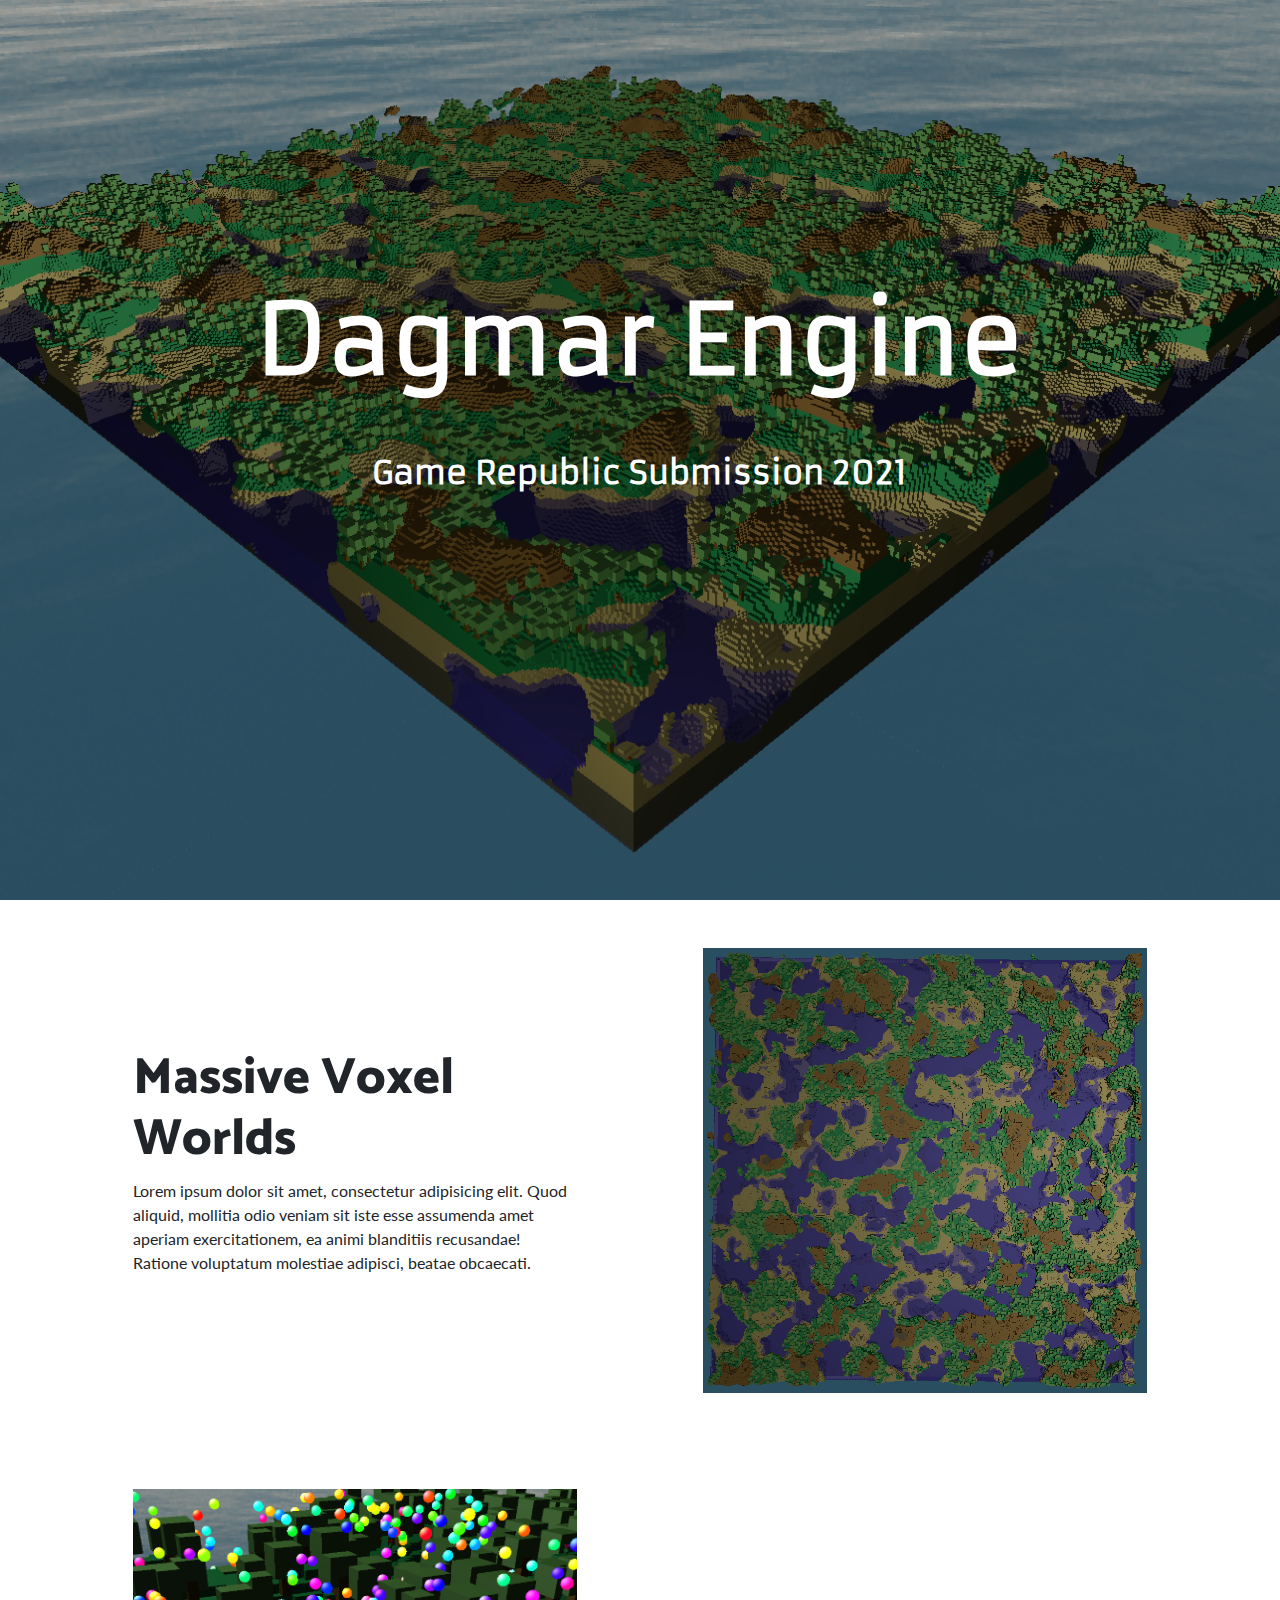
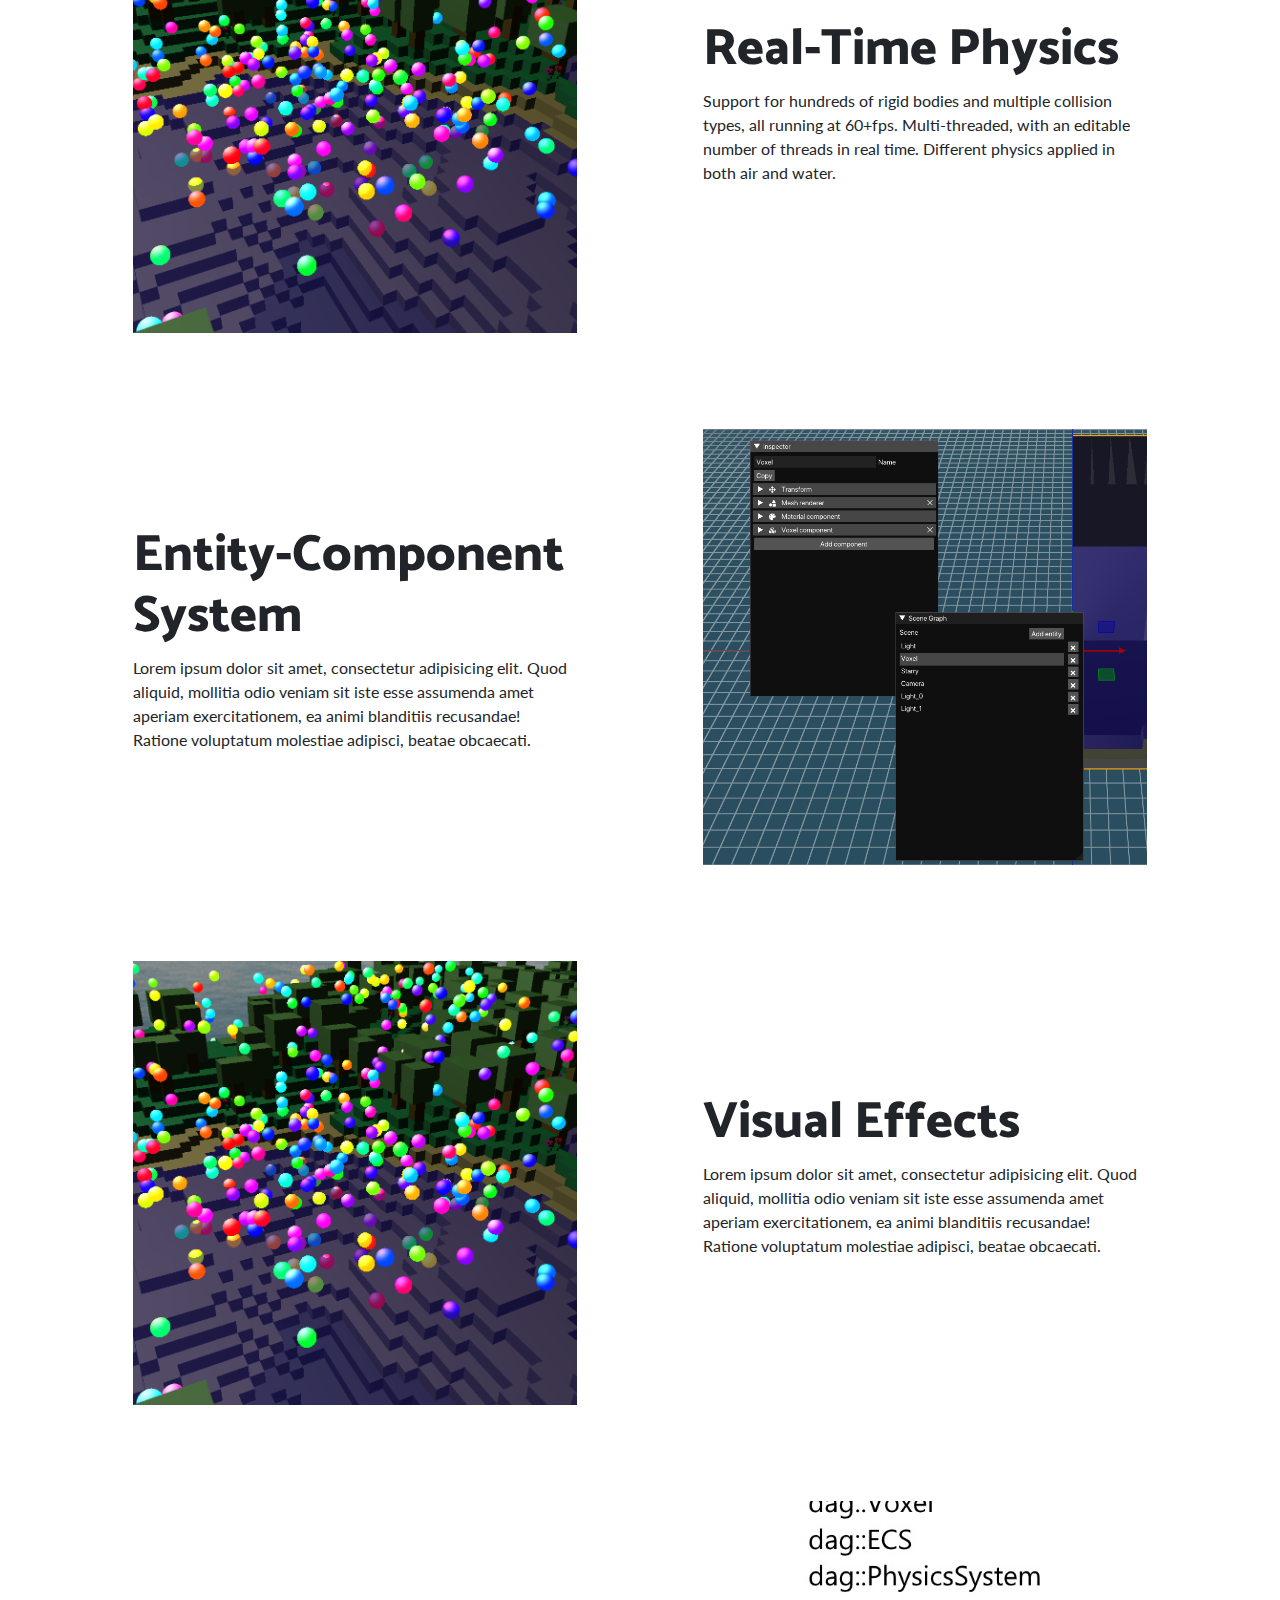
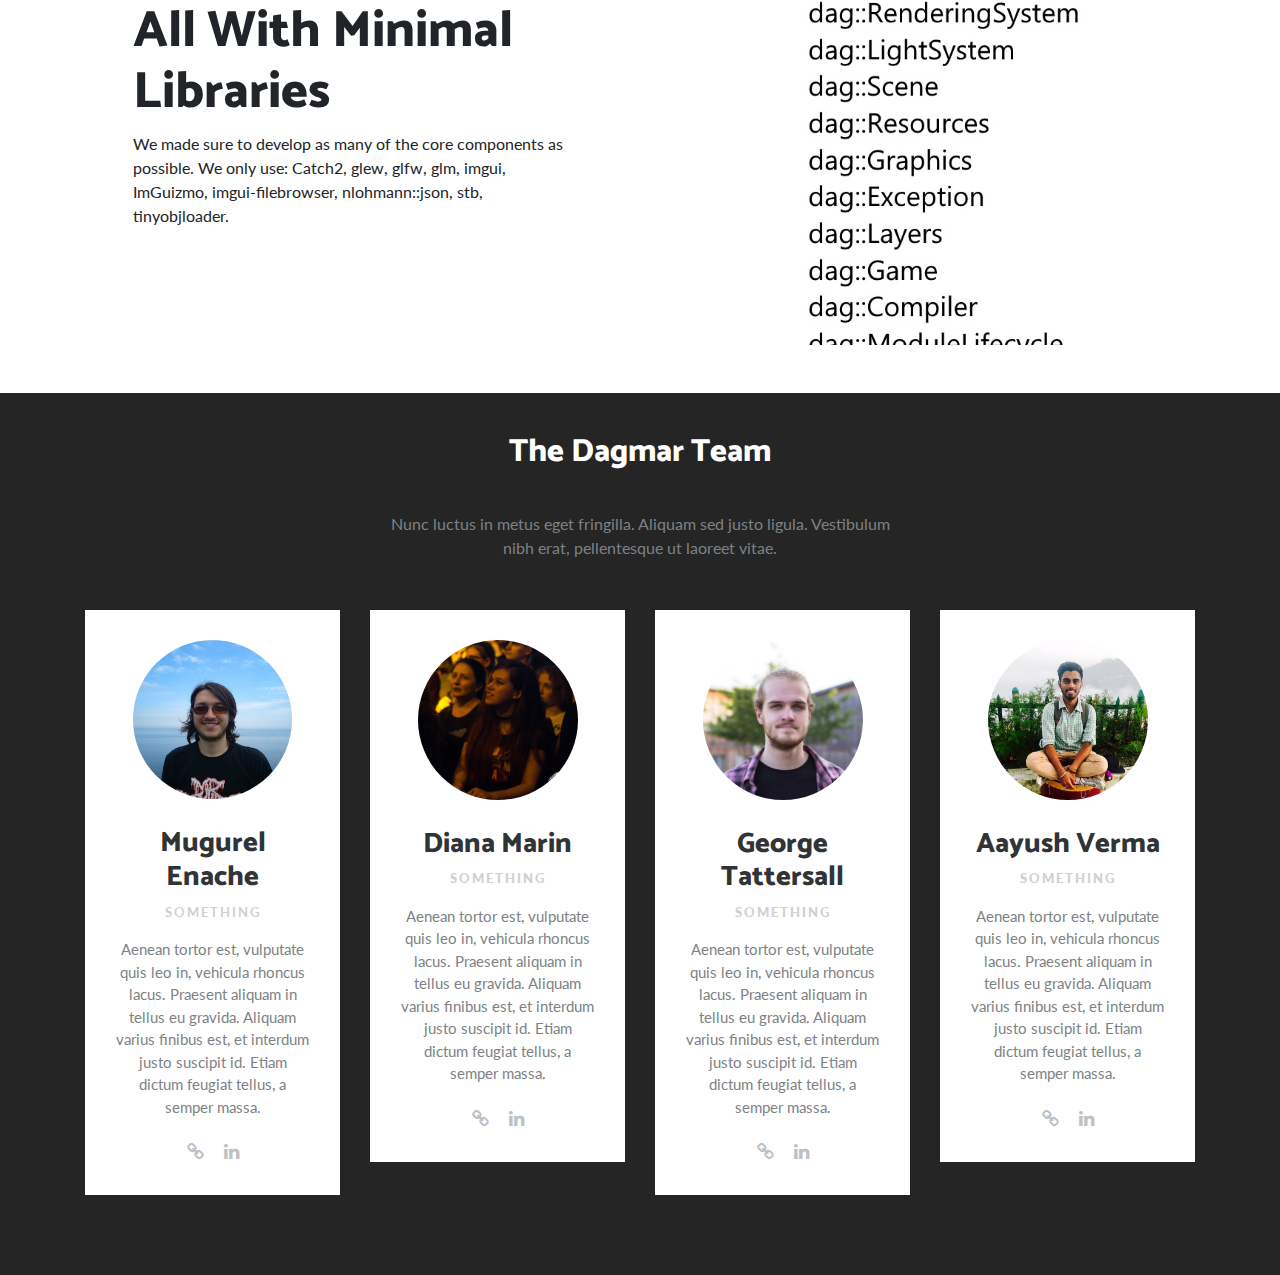
==== index.html @ 1e0215a0 "initial draft" ====
<!DOCTYPE html><html><head><meta charset="utf-8"><meta name="viewport" content="width=device-width, initial-scale=1.0, shrink-to-fit=no"><title>Home - Brand</title><link rel="stylesheet" href="assets/bootstrap/css/bootstrap.min.css"><link rel="stylesheet" href="https://fonts.googleapis.com/css?family=Catamaran:100,200,300,400,500,600,700,800,900"><link rel="stylesheet" href="https://fonts.googleapis.com/css?family=Lato:100,100i,300,300i,400,400i,700,700i,900,900i"><link rel="stylesheet" href="https://fonts.googleapis.com/css?family=Archivo+Black"><link rel="stylesheet" href="https://fonts.googleapis.com/css?family=Armata"><link rel="stylesheet" href="https://cdnjs.cloudflare.com/ajax/libs/font-awesome/4.7.0/css/font-awesome.min.css"><link rel="stylesheet" href="assets/css/styles.min.css"></head><body><header class="text-center text-white masthead" style="height: 100vh;padding: 0px;"><div class="d-xl-flex masthead-content" style="height: 100%;background: url(&quot;assets/img/voxel_0.png&quot;) center / cover, #000000;padding: 0;padding-top: 283px;"><div class="container" style="padding-left: 14px;"><h1 class="masthead-heading mb-0" style="font-family: Armata, sans-serif;padding-bottom: 56px;">Dagmar Engine</h1><h1 class="masthead-heading mb-0" style="font-family: Armata, sans-serif;font-size: 32px;">Game Republic Submission 2021</h1></div></div></header><section><div class="container" style="position: relative;transform: initial;perspective: initial;filter: initial;"><a class="stretched-link" href="Voxels.html"></a><div class="row align-items-center"><div class="col-lg-6 order-lg-2" style="text-decoration: none;"><div class="p-5" style="text-decoration: none;"><img class="img-fluid" src="assets/img/voxel_1.png" style="text-decoration: none;"></div></div><div class="col-lg-6 order-lg-1"><div class="p-5"><h2 class="display-4" style="font-size: 51px;">Massive Voxel Worlds</h2><p>Lorem ipsum dolor sit amet, consectetur adipisicing elit. Quod aliquid, mollitia odio veniam sit iste esse assumenda amet aperiam exercitationem, ea animi blanditiis recusandae! Ratione voluptatum molestiae adipisci, beatae obcaecati.</p></div></div></div></div></section><section><div class="container" style="position: relative;transform: initial;perspective: initial;filter: initial;"><a class="stretched-link" href="Physics.html"></a><div class="row align-items-center"><div class="col-lg-6 order-lg-1"><div class="p-5"><img class="img-fluid" src="assets/img/physics_9.png"></div></div><div class="col-lg-6 order-lg-2"><div class="p-5"><h2 class="display-4" style="font-size: 51px;">Real-Time Physics</h2><p>Support for hundreds of rigid bodies and multiple collision types, all running at 60+fps. Multi-threaded, with an editable number of threads in real time. Different physics applied in both air and water.</p></div></div></div></div></section><section><div class="container" style="position: relative;transform: initial;perspective: initial;filter: initial;"><a class="stretched-link" href="ECS.html"></a><div class="row align-items-center"><div class="col-lg-6 order-lg-2"><div class="p-5"><img class="img-fluid" src="assets/img/ecs.png"></div></div><div class="col-lg-6 order-lg-1"><div class="p-5"><h2 class="display-4" style="font-size: 51px;">Entity-Component System</h2><p>Lorem ipsum dolor sit amet, consectetur adipisicing elit. Quod aliquid, mollitia odio veniam sit iste esse assumenda amet aperiam exercitationem, ea animi blanditiis recusandae! Ratione voluptatum molestiae adipisci, beatae obcaecati.</p></div></div></div></div></section><section><div class="container" style="position: relative;transform: initial;perspective: initial;filter: initial;"><a class="stretched-link" href="Effects.html"></a><div class="row align-items-center"><div class="col-lg-6 order-lg-1"><div class="p-5"><img class="img-fluid" src="assets/img/physics_9.png"></div></div><div class="col-lg-6 order-lg-2"><div class="p-5"><h2 class="display-4" style="font-size: 51px;">Visual Effects</h2><p>Lorem ipsum dolor sit amet, consectetur adipisicing elit. Quod aliquid, mollitia odio veniam sit iste esse assumenda amet aperiam exercitationem, ea animi blanditiis recusandae! Ratione voluptatum molestiae adipisci, beatae obcaecati.</p></div></div></div></div></section><section style="position: relative;transform: initial;perspective: initial;filter: initial;"><div class="container"><a class="stretched-link" href="Libraries.html"></a><div class="row align-items-center"><div class="col-lg-6 order-lg-2"><div class="p-5"><img class="img-fluid" src="assets/img/dag_modules.jpg"></div></div><div class="col-lg-6 order-lg-1"><div class="p-5"><h2 class="display-4" style="font-size: 51px;">All With Minimal Libraries</h2><p>We made sure to develop as many of the core components as possible. We only use:&nbsp;Catch2, glew, glfw, glm, imgui, ImGuizmo, imgui-filebrowser, nlohmann::json, stb, tinyobjloader.</p></div></div></div></div></section><section class="team-boxed" style="background: rgb(37,37,37);"><div class="container"><div class="intro"><h2 class="text-center" style="color: rgb(255,255,255);">The Dagmar Team</h2><p class="text-center">Nunc luctus in metus eget fringilla. Aliquam sed justo ligula. Vestibulum nibh erat, pellentesque ut laoreet vitae.</p></div><div class="row row-cols-xl-4 people"><div class="col-md-6 col-lg-4 item"><div class="box"><img class="rounded-circle" src="assets/img/mugurel.jpg"><h3 class="name">Mugurel Enache</h3><p class="title">Something</p><p class="description">Aenean tortor est, vulputate quis leo in, vehicula rhoncus lacus. Praesent aliquam in tellus eu gravida. Aliquam varius finibus est, et interdum justo suscipit id. Etiam dictum feugiat tellus, a semper massa. </p><div class="social"><a href="#"><i class="fa fa-link"></i></a><a href="#"><i class="fa fa-linkedin"></i></a></div></div></div><div class="col-md-6 col-lg-4 item"><div class="box"><img class="rounded-circle" src="assets/img/diana.jpg"><h3 class="name">Diana Marin</h3><p class="title"><strong>SOMETHING</strong><br></p><p class="description">Aenean tortor est, vulputate quis leo in, vehicula rhoncus lacus. Praesent aliquam in tellus eu gravida. Aliquam varius finibus est, et interdum justo suscipit id. Etiam dictum feugiat tellus, a semper massa. </p><div class="social"><a href="#"><i class="fa fa-link"></i></a><a href="#"><i class="fa fa-linkedin"></i></a></div></div></div><div class="col-md-6 col-lg-4 item"><div class="box"><img class="rounded-circle" src="assets/img/Me.jpg"><h3 class="name">George Tattersall</h3><p class="title"><strong>SOMETHING</strong><br></p><p class="description">Aenean tortor est, vulputate quis leo in, vehicula rhoncus lacus. Praesent aliquam in tellus eu gravida. Aliquam varius finibus est, et interdum justo suscipit id. Etiam dictum feugiat tellus, a semper massa. </p><div class="social"><a href="#"><i class="fa fa-link"></i></a><a href="#"><i class="fa fa-linkedin"></i></a></div></div></div><div class="col-md-6 col-lg-4 item"><div class="box"><img class="rounded-circle" src="assets/img/aayush.jpg"><h3 class="name">Aayush Verma</h3><p class="title"><strong>SOMETHING</strong><br></p><p class="description">Aenean tortor est, vulputate quis leo in, vehicula rhoncus lacus. Praesent aliquam in tellus eu gravida. Aliquam varius finibus est, et interdum justo suscipit id. Etiam dictum feugiat tellus, a semper massa. </p><div class="social"><a href="#"><i class="fa fa-link"></i></a><a href="#"><i class="fa fa-linkedin"></i></a></div></div></div></div></div></section><script src="https://cdnjs.cloudflare.com/ajax/libs/jquery/3.5.1/jquery.min.js"></script><script src="https://cdnjs.cloudflare.com/ajax/libs/twitter-bootstrap/4.6.0/js/bootstrap.bundle.min.js"></script></body></html>
---- assets/css/styles.min.css ----
.team-boxed {
  color: #313437;
  background-color: #eef4f7;
}

.team-boxed p {
  color: #7d8285;
}

.team-boxed h2 {
  font-weight: bold;
  margin-bottom: 40px;
  padding-top: 40px;
  color: inherit;
}

@media (max-width:767px) {
  .team-boxed h2 {
    margin-bottom: 25px;
    padding-top: 25px;
    font-size: 24px;
  }
}

.team-boxed .intro {
  font-size: 16px;
  max-width: 500px;
  margin: 0 auto;
}

.team-boxed .intro p {
  margin-bottom: 0;
}

.team-boxed .people {
  padding: 50px 0;
}

.team-boxed .item {
  text-align: center;
}

.team-boxed .item .box {
  text-align: center;
  padding: 30px;
  background-color: #fff;
  margin-bottom: 30px;
}

.team-boxed .item .name {
  font-weight: bold;
  margin-top: 28px;
  margin-bottom: 8px;
  color: inherit;
}

.team-boxed .item .title {
  text-transform: uppercase;
  font-weight: bold;
  color: #d0d0d0;
  letter-spacing: 2px;
  font-size: 13px;
}

.team-boxed .item .description {
  font-size: 15px;
  margin-top: 15px;
  margin-bottom: 20px;
}

.team-boxed .item img {
  max-width: 160px;
}

.team-boxed .social {
  font-size: 18px;
  color: #a2a8ae;
}

.team-boxed .social a {
  color: inherit;
  margin: 0 10px;
  display: inline-block;
  opacity: 0.7;
}

.team-boxed .social a:hover {
  opacity: 1;
}

element.style: hover {
  a: #00A0C6;
  text-decoration: none;
  cursor: pointer;
}
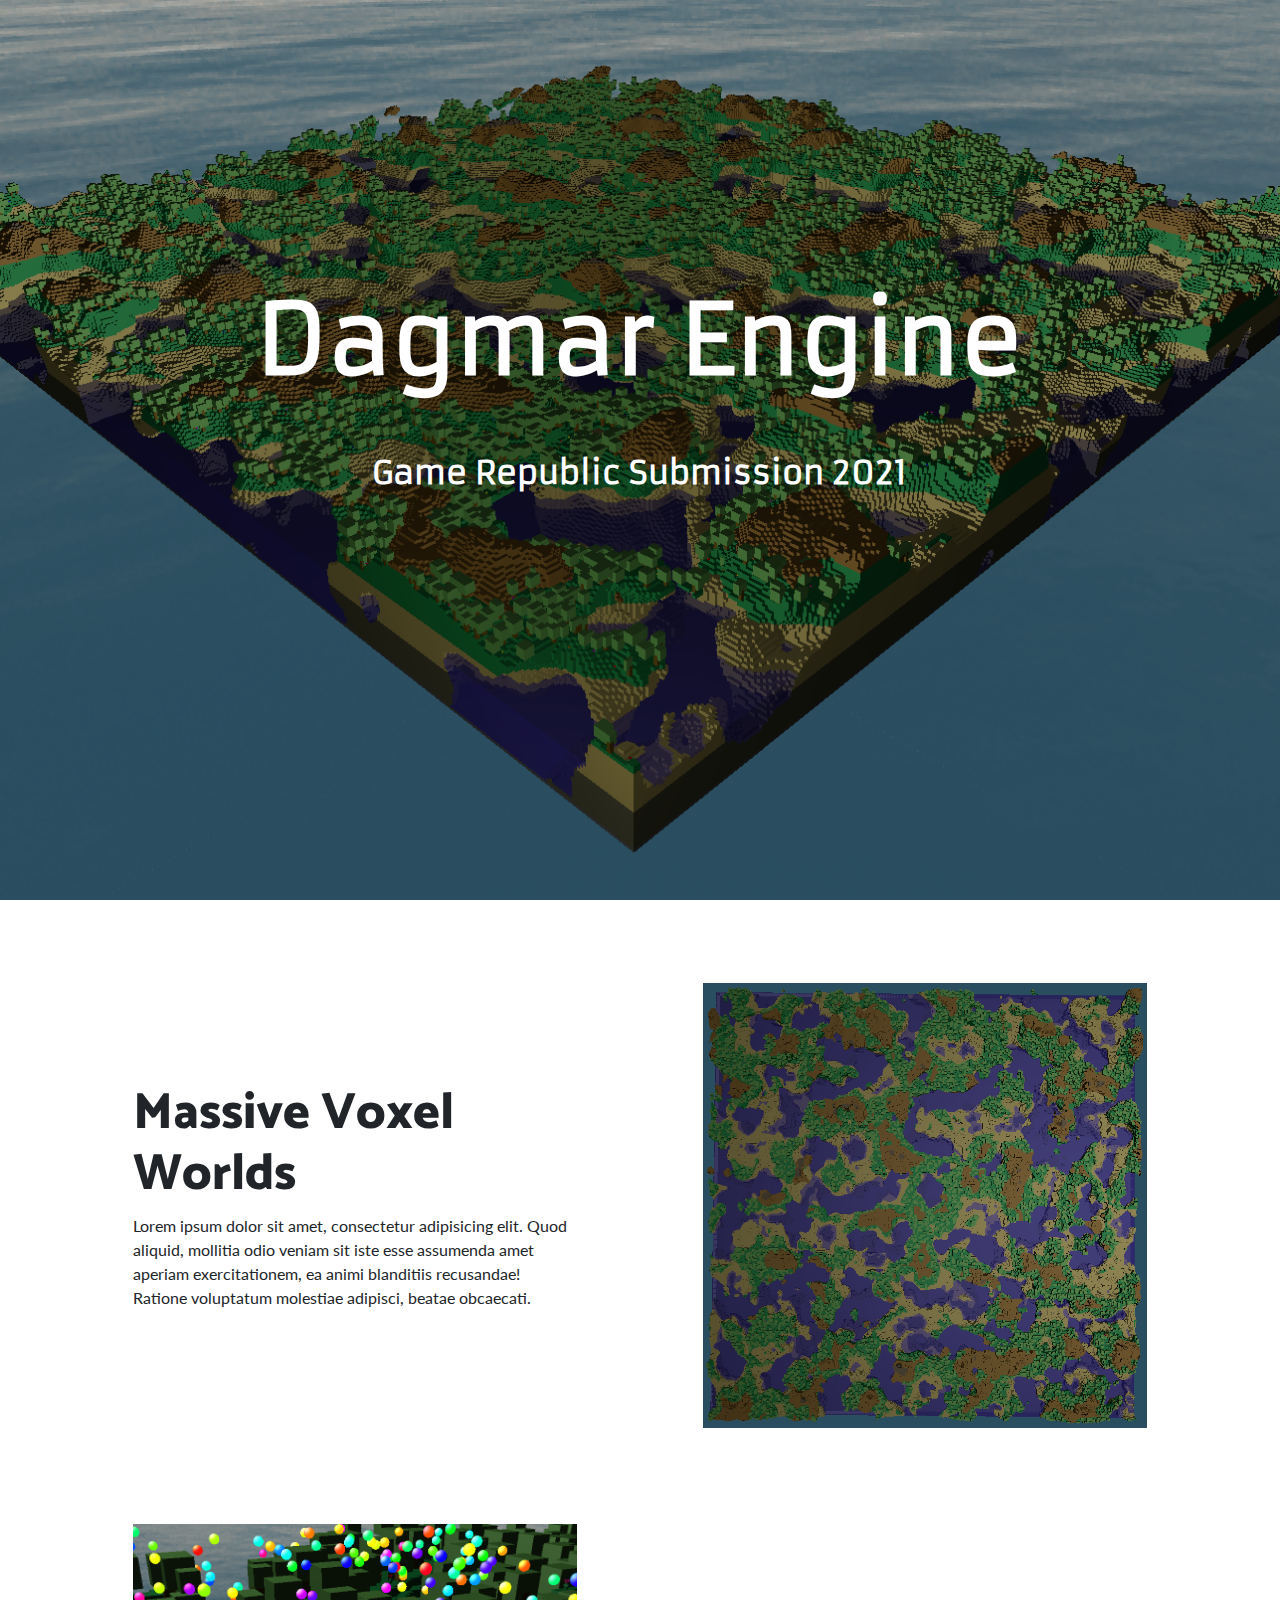
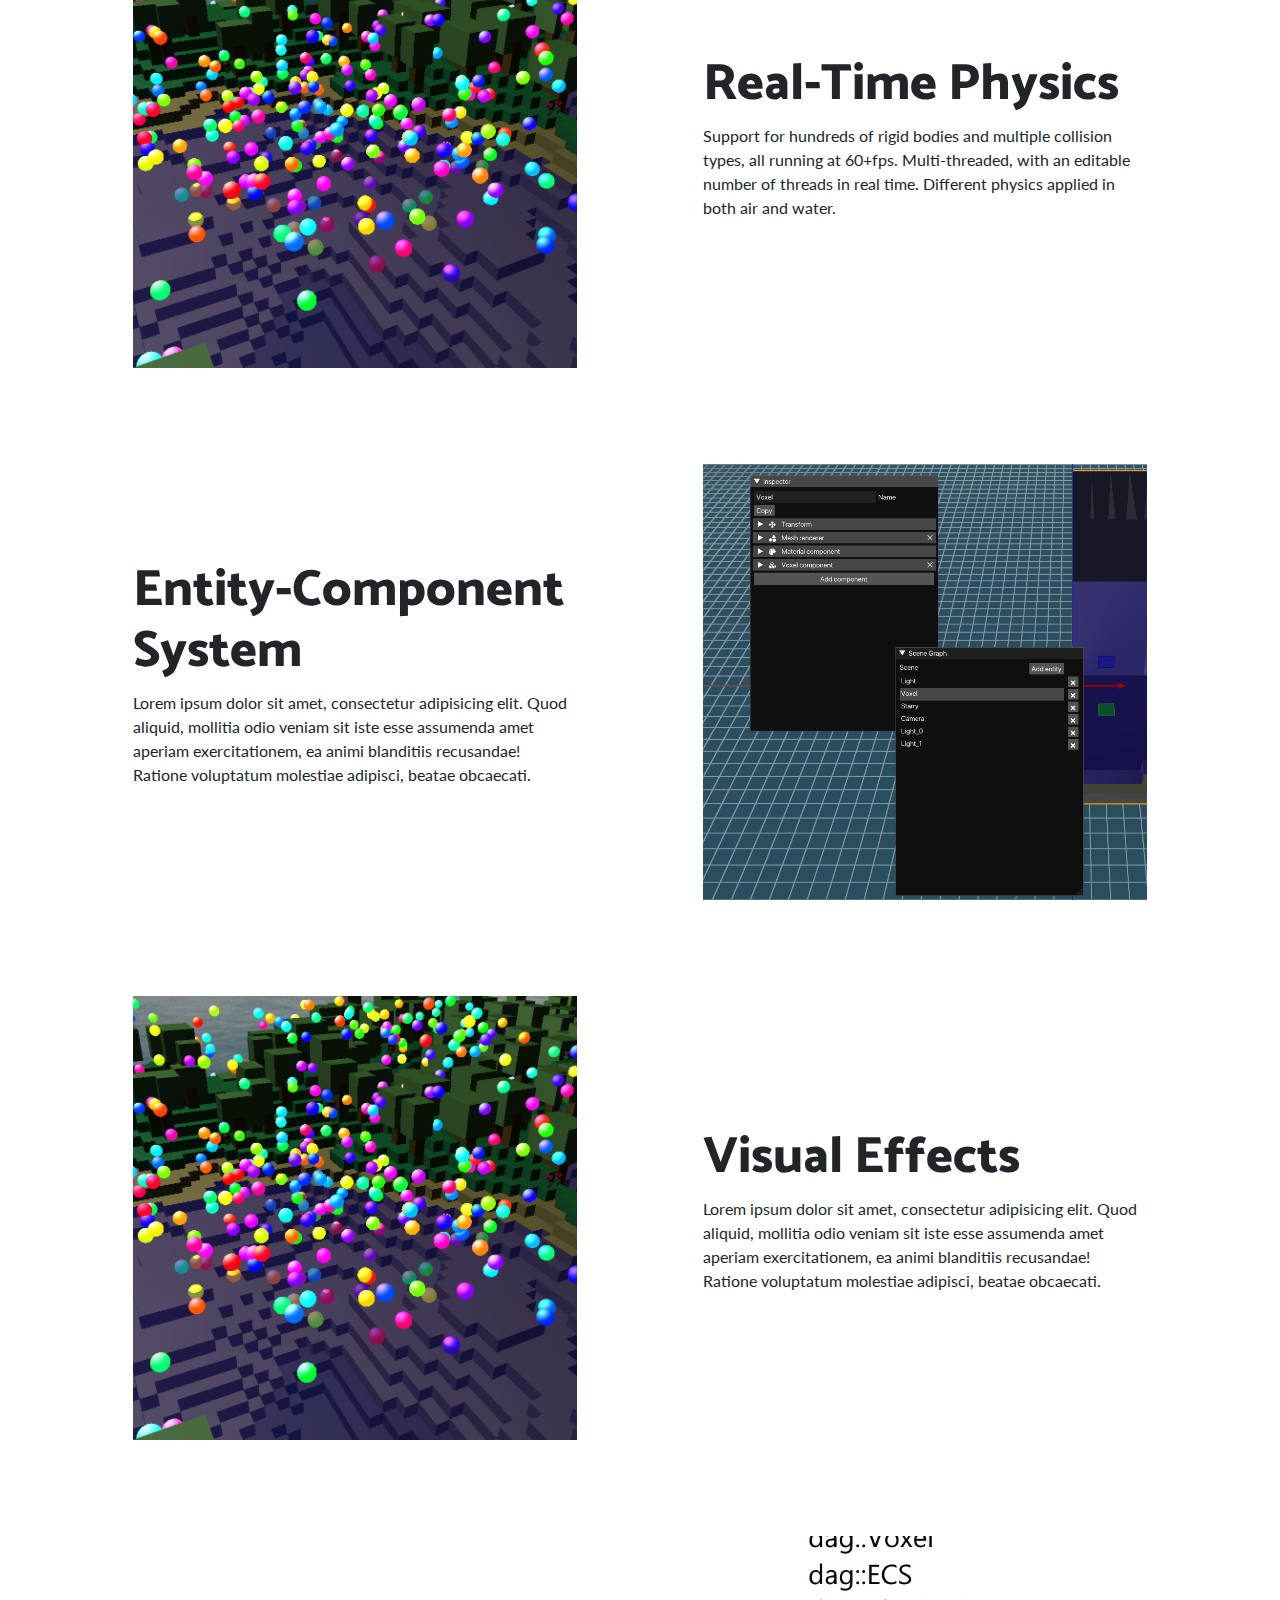
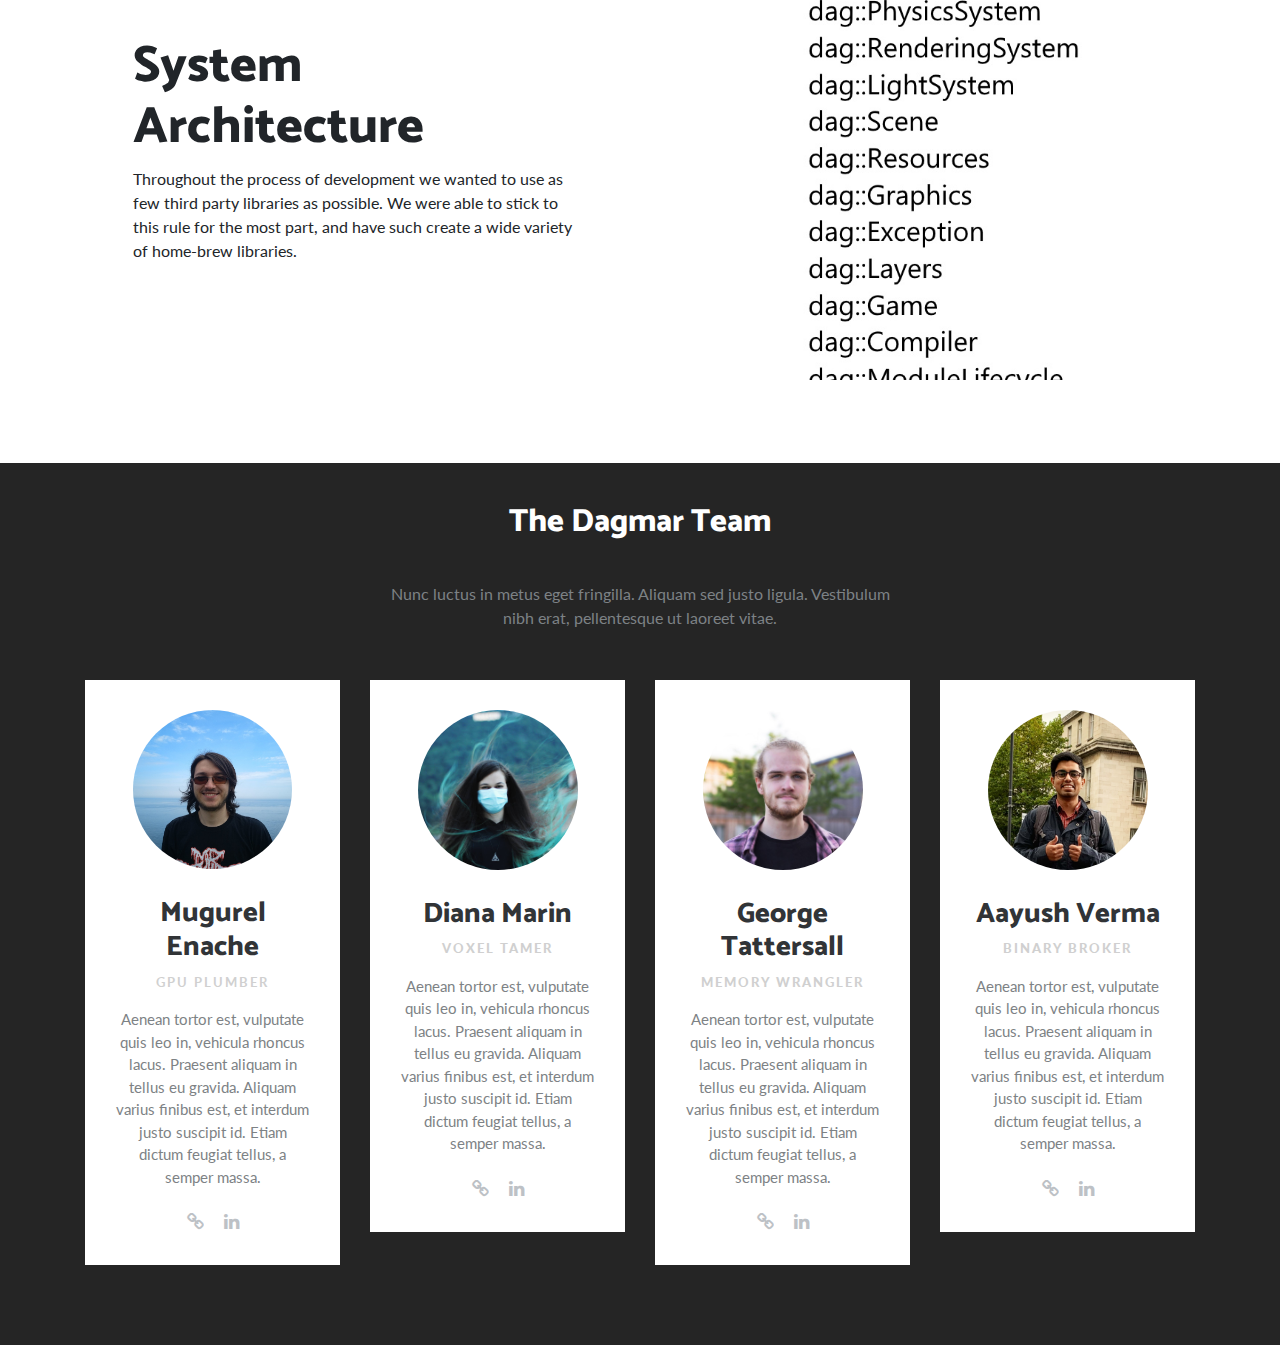
==== commit 6ade5c1c: "day before he update" ====
--- a/index.html
+++ b/index.html
@@ -1 +1 @@
-<!DOCTYPE html><html><head><meta charset="utf-8"><meta name="viewport" content="width=device-width, initial-scale=1.0, shrink-to-fit=no"><title>Home - Brand</title><link rel="stylesheet" href="assets/bootstrap/css/bootstrap.min.css"><link rel="stylesheet" href="https://fonts.googleapis.com/css?family=Catamaran:100,200,300,400,500,600,700,800,900"><link rel="stylesheet" href="https://fonts.googleapis.com/css?family=Lato:100,100i,300,300i,400,400i,700,700i,900,900i"><link rel="stylesheet" href="https://fonts.googleapis.com/css?family=Archivo+Black"><link rel="stylesheet" href="https://fonts.googleapis.com/css?family=Armata"><link rel="stylesheet" href="https://cdnjs.cloudflare.com/ajax/libs/font-awesome/4.7.0/css/font-awesome.min.css"><link rel="stylesheet" href="assets/css/styles.min.css"></head><body><header class="text-center text-white masthead" style="height: 100vh;padding: 0px;"><div class="d-xl-flex masthead-content" style="height: 100%;background: url(&quot;assets/img/voxel_0.png&quot;) center / cover, #000000;padding: 0;padding-top: 283px;"><div class="container" style="padding-left: 14px;"><h1 class="masthead-heading mb-0" style="font-family: Armata, sans-serif;padding-bottom: 56px;">Dagmar Engine</h1><h1 class="masthead-heading mb-0" style="font-family: Armata, sans-serif;font-size: 32px;">Game Republic Submission 2021</h1></div></div></header><section><div class="container" style="position: relative;transform: initial;perspective: initial;filter: initial;"><a class="stretched-link" href="Voxels.html"></a><div class="row align-items-center"><div class="col-lg-6 order-lg-2" style="text-decoration: none;"><div class="p-5" style="text-decoration: none;"><img class="img-fluid" src="assets/img/voxel_1.png" style="text-decoration: none;"></div></div><div class="col-lg-6 order-lg-1"><div class="p-5"><h2 class="display-4" style="font-size: 51px;">Massive Voxel Worlds</h2><p>Lorem ipsum dolor sit amet, consectetur adipisicing elit. Quod aliquid, mollitia odio veniam sit iste esse assumenda amet aperiam exercitationem, ea animi blanditiis recusandae! Ratione voluptatum molestiae adipisci, beatae obcaecati.</p></div></div></div></div></section><section><div class="container" style="position: relative;transform: initial;perspective: initial;filter: initial;"><a class="stretched-link" href="Physics.html"></a><div class="row align-items-center"><div class="col-lg-6 order-lg-1"><div class="p-5"><img class="img-fluid" src="assets/img/physics_9.png"></div></div><div class="col-lg-6 order-lg-2"><div class="p-5"><h2 class="display-4" style="font-size: 51px;">Real-Time Physics</h2><p>Support for hundreds of rigid bodies and multiple collision types, all running at 60+fps. Multi-threaded, with an editable number of threads in real time. Different physics applied in both air and water.</p></div></div></div></div></section><section><div class="container" style="position: relative;transform: initial;perspective: initial;filter: initial;"><a class="stretched-link" href="ECS.html"></a><div class="row align-items-center"><div class="col-lg-6 order-lg-2"><div class="p-5"><img class="img-fluid" src="assets/img/ecs.png"></div></div><div class="col-lg-6 order-lg-1"><div class="p-5"><h2 class="display-4" style="font-size: 51px;">Entity-Component System</h2><p>Lorem ipsum dolor sit amet, consectetur adipisicing elit. Quod aliquid, mollitia odio veniam sit iste esse assumenda amet aperiam exercitationem, ea animi blanditiis recusandae! Ratione voluptatum molestiae adipisci, beatae obcaecati.</p></div></div></div></div></section><section><div class="container" style="position: relative;transform: initial;perspective: initial;filter: initial;"><a class="stretched-link" href="Effects.html"></a><div class="row align-items-center"><div class="col-lg-6 order-lg-1"><div class="p-5"><img class="img-fluid" src="assets/img/physics_9.png"></div></div><div class="col-lg-6 order-lg-2"><div class="p-5"><h2 class="display-4" style="font-size: 51px;">Visual Effects</h2><p>Lorem ipsum dolor sit amet, consectetur adipisicing elit. Quod aliquid, mollitia odio veniam sit iste esse assumenda amet aperiam exercitationem, ea animi blanditiis recusandae! Ratione voluptatum molestiae adipisci, beatae obcaecati.</p></div></div></div></div></section><section style="position: relative;transform: initial;perspective: initial;filter: initial;"><div class="container"><a class="stretched-link" href="Libraries.html"></a><div class="row align-items-center"><div class="col-lg-6 order-lg-2"><div class="p-5"><img class="img-fluid" src="assets/img/dag_modules.jpg"></div></div><div class="col-lg-6 order-lg-1"><div class="p-5"><h2 class="display-4" style="font-size: 51px;">All With Minimal Libraries</h2><p>We made sure to develop as many of the core components as possible. We only use:&nbsp;Catch2, glew, glfw, glm, imgui, ImGuizmo, imgui-filebrowser, nlohmann::json, stb, tinyobjloader.</p></div></div></div></div></section><section class="team-boxed" style="background: rgb(37,37,37);"><div class="container"><div class="intro"><h2 class="text-center" style="color: rgb(255,255,255);">The Dagmar Team</h2><p class="text-center">Nunc luctus in metus eget fringilla. Aliquam sed justo ligula. Vestibulum nibh erat, pellentesque ut laoreet vitae.</p></div><div class="row row-cols-xl-4 people"><div class="col-md-6 col-lg-4 item"><div class="box"><img class="rounded-circle" src="assets/img/mugurel.jpg"><h3 class="name">Mugurel Enache</h3><p class="title">Something</p><p class="description">Aenean tortor est, vulputate quis leo in, vehicula rhoncus lacus. Praesent aliquam in tellus eu gravida. Aliquam varius finibus est, et interdum justo suscipit id. Etiam dictum feugiat tellus, a semper massa. </p><div class="social"><a href="#"><i class="fa fa-link"></i></a><a href="#"><i class="fa fa-linkedin"></i></a></div></div></div><div class="col-md-6 col-lg-4 item"><div class="box"><img class="rounded-circle" src="assets/img/diana.jpg"><h3 class="name">Diana Marin</h3><p class="title"><strong>SOMETHING</strong><br></p><p class="description">Aenean tortor est, vulputate quis leo in, vehicula rhoncus lacus. Praesent aliquam in tellus eu gravida. Aliquam varius finibus est, et interdum justo suscipit id. Etiam dictum feugiat tellus, a semper massa. </p><div class="social"><a href="#"><i class="fa fa-link"></i></a><a href="#"><i class="fa fa-linkedin"></i></a></div></div></div><div class="col-md-6 col-lg-4 item"><div class="box"><img class="rounded-circle" src="assets/img/Me.jpg"><h3 class="name">George Tattersall</h3><p class="title"><strong>SOMETHING</strong><br></p><p class="description">Aenean tortor est, vulputate quis leo in, vehicula rhoncus lacus. Praesent aliquam in tellus eu gravida. Aliquam varius finibus est, et interdum justo suscipit id. Etiam dictum feugiat tellus, a semper massa. </p><div class="social"><a href="#"><i class="fa fa-link"></i></a><a href="#"><i class="fa fa-linkedin"></i></a></div></div></div><div class="col-md-6 col-lg-4 item"><div class="box"><img class="rounded-circle" src="assets/img/aayush.jpg"><h3 class="name">Aayush Verma</h3><p class="title"><strong>SOMETHING</strong><br></p><p class="description">Aenean tortor est, vulputate quis leo in, vehicula rhoncus lacus. Praesent aliquam in tellus eu gravida. Aliquam varius finibus est, et interdum justo suscipit id. Etiam dictum feugiat tellus, a semper massa. </p><div class="social"><a href="#"><i class="fa fa-link"></i></a><a href="#"><i class="fa fa-linkedin"></i></a></div></div></div></div></div></section><script src="https://cdnjs.cloudflare.com/ajax/libs/jquery/3.5.1/jquery.min.js"></script><script src="https://cdnjs.cloudflare.com/ajax/libs/twitter-bootstrap/4.6.0/js/bootstrap.bundle.min.js"></script></body></html>+<!DOCTYPE html><html><head><meta charset="utf-8"><meta name="viewport" content="width=device-width, initial-scale=1.0, shrink-to-fit=no"><title>Home - Brand</title><link rel="stylesheet" href="assets/bootstrap/css/bootstrap.min.css"><link rel="stylesheet" href="https://fonts.googleapis.com/css?family=Catamaran:100,200,300,400,500,600,700,800,900"><link rel="stylesheet" href="https://fonts.googleapis.com/css?family=Lato:100,100i,300,300i,400,400i,700,700i,900,900i"><link rel="stylesheet" href="https://fonts.googleapis.com/css?family=Archivo+Black"><link rel="stylesheet" href="https://fonts.googleapis.com/css?family=Armata"><link rel="stylesheet" href="https://cdnjs.cloudflare.com/ajax/libs/font-awesome/4.7.0/css/font-awesome.min.css"><link rel="stylesheet" href="assets/css/styles.min.css"></head><body><header class="text-center text-white masthead" style="height: 100vh;padding: 0px;"><div class="d-xl-flex masthead-content" style="height: 100%;background: url(&quot;assets/img/voxel_0.png&quot;) center / cover, #000000;padding: 0;padding-top: 283px;"><div class="container" style="padding-left: 14px;"><h1 class="masthead-heading mb-0" style="font-family: Armata, sans-serif;padding-bottom: 56px;">Dagmar Engine</h1><h1 class="masthead-heading mb-0" style="font-family: Armata, sans-serif;font-size: 32px;">Game Republic Submission 2021</h1></div></div></header><section id="voxel" style="padding-top: 35px;"><div class="container homepage_container" style="position: relative;transform: initial;perspective: initial;filter: initial;"><a class="stretched-link" href="Voxels.html"></a><div class="row align-items-center"><div class="col-lg-6 order-lg-2" style="text-decoration: none;"><div class="p-5" style="text-decoration: none;"><img class="img-fluid" src="assets/img/voxel_1.png" style="text-decoration: none;"></div></div><div class="col-lg-6 order-lg-1"><div class="p-5"><h2 class="display-4" style="font-size: 51px;">Massive Voxel Worlds</h2><p>Lorem ipsum dolor sit amet, consectetur adipisicing elit. Quod aliquid, mollitia odio veniam sit iste esse assumenda amet aperiam exercitationem, ea animi blanditiis recusandae! Ratione voluptatum molestiae adipisci, beatae obcaecati.</p></div></div></div></div></section><section id="physics"><div class="container homepage_container" style="position: relative;transform: initial;perspective: initial;filter: initial;"><a class="stretched-link" href="Physics.html"></a><div class="row align-items-center"><div class="col-lg-6 order-lg-1"><div class="p-5"><img class="img-fluid" src="assets/img/physics_9.png"></div></div><div class="col-lg-6 order-lg-2"><div class="p-5"><h2 class="display-4" style="font-size: 51px;">Real-Time Physics</h2><p>Support for hundreds of rigid bodies and multiple collision types, all running at 60+fps. Multi-threaded, with an editable number of threads in real time. Different physics applied in both air and water.</p></div></div></div></div></section><section id="ecs"><div class="container homepage_container" style="position: relative;transform: initial;perspective: initial;filter: initial;"><a class="stretched-link" href="ECS.html"></a><div class="row align-items-center"><div class="col-lg-6 order-lg-2"><div class="p-5"><img class="img-fluid" src="assets/img/ecs.png"></div></div><div class="col-lg-6 order-lg-1"><div class="p-5"><h2 class="display-4" style="font-size: 51px;">Entity-Component System</h2><p>Lorem ipsum dolor sit amet, consectetur adipisicing elit. Quod aliquid, mollitia odio veniam sit iste esse assumenda amet aperiam exercitationem, ea animi blanditiis recusandae! Ratione voluptatum molestiae adipisci, beatae obcaecati.</p></div></div></div></div></section><section id="rendering"><div class="container homepage_container" style="position: relative;transform: initial;perspective: initial;filter: initial;"><a class="stretched-link" id="rendering" href="Rendering.html"></a><div class="row align-items-center"><div class="col-lg-6 order-lg-1"><div class="p-5"><img class="img-fluid" src="assets/img/physics_9.png"></div></div><div class="col-lg-6 order-lg-2"><div class="p-5"><h2 class="display-4" style="font-size: 51px;">Visual Effects</h2><p>Lorem ipsum dolor sit amet, consectetur adipisicing elit. Quod aliquid, mollitia odio veniam sit iste esse assumenda amet aperiam exercitationem, ea animi blanditiis recusandae! Ratione voluptatum molestiae adipisci, beatae obcaecati.</p></div></div></div></div></section><section id="architecture" class="homepage_card" style="padding-bottom: 35px;"><div class="container homepage_container"><a class="stretched-link" href="Libraries.html"></a><div class="row align-items-center homepage_container"><div class="col-lg-6 order-lg-2"><div class="p-5"><img class="img-fluid" src="assets/img/dag_modules.jpg"></div></div><div class="col-lg-6 order-lg-1"><div class="p-5"><h2 class="display-4" style="font-size: 51px;">System Architecture</h2><p>Throughout the process of development we wanted to use as few third party libraries as possible. We were able to stick to this rule for the most part, and have such create a wide variety of home-brew libraries.</p></div></div></div></div></section><!-- Start: Team Boxed --><section class="team-boxed" style="background: rgb(37,37,37);"><div class="container"><!-- Start: Intro --><div class="intro"><h2 class="text-center" style="color: rgb(255,255,255);">The Dagmar Team</h2><p class="text-center">Nunc luctus in metus eget fringilla. Aliquam sed justo ligula. Vestibulum nibh erat, pellentesque ut laoreet vitae.</p></div><!-- End: Intro --><!-- Start: People --><div class="row row-cols-xl-4 people"><div class="col-md-6 col-lg-4 item"><div class="box"><img class="rounded-circle" src="assets/img/mugurel.jpg"><h3 class="name">Mugurel Enache</h3><p class="title">GPU Plumber</p><p class="description">Aenean tortor est, vulputate quis leo in, vehicula rhoncus lacus. Praesent aliquam in tellus eu gravida. Aliquam varius finibus est, et interdum justo suscipit id. Etiam dictum feugiat tellus, a semper massa. </p><div class="social"><a href="#"><i class="fa fa-link"></i></a><a href="#"><i class="fa fa-linkedin"></i></a></div></div></div><div class="col-md-6 col-lg-4 item"><div class="box"><img class="rounded-circle" src="assets/img/diana.jpg"><h3 class="name">Diana Marin</h3><p class="title"><strong>Voxel tamer</strong><br></p><p class="description">Aenean tortor est, vulputate quis leo in, vehicula rhoncus lacus. Praesent aliquam in tellus eu gravida. Aliquam varius finibus est, et interdum justo suscipit id. Etiam dictum feugiat tellus, a semper massa. </p><div class="social"><a href="#"><i class="fa fa-link"></i></a><a href="#"><i class="fa fa-linkedin"></i></a></div></div></div><div class="col-md-6 col-lg-4 item"><div class="box"><img class="rounded-circle" src="assets/img/Me.jpg"><h3 class="name">George Tattersall</h3><p class="title"><strong>memory wrangler</strong><br></p><p class="description">Aenean tortor est, vulputate quis leo in, vehicula rhoncus lacus. Praesent aliquam in tellus eu gravida. Aliquam varius finibus est, et interdum justo suscipit id. Etiam dictum feugiat tellus, a semper massa. </p><div class="social"><a href="#"><i class="fa fa-link"></i></a><a href="#"><i class="fa fa-linkedin"></i></a></div></div></div><div class="col-md-6 col-lg-4 item"><div class="box"><img class="rounded-circle" src="assets/img/aayush.jpg"><h3 class="name">Aayush Verma</h3><p class="title"><strong>Binary broker</strong><br></p><p class="description">Aenean tortor est, vulputate quis leo in, vehicula rhoncus lacus. Praesent aliquam in tellus eu gravida. Aliquam varius finibus est, et interdum justo suscipit id. Etiam dictum feugiat tellus, a semper massa. </p><div class="social"><a href="#"><i class="fa fa-link"></i></a><a href="#"><i class="fa fa-linkedin"></i></a></div></div></div></div><!-- End: People --></div></section><!-- End: Team Boxed --><script src="https://cdnjs.cloudflare.com/ajax/libs/jquery/3.5.1/jquery.min.js"></script><script src="https://cdnjs.cloudflare.com/ajax/libs/twitter-bootstrap/4.6.0/js/bootstrap.bundle.min.js"></script></body></html>--- a/assets/css/styles.min.css
+++ b/assets/css/styles.min.css
@@ -88,6 +88,58 @@
   opacity: 1;
 }
 
+@media (min-width: 576px) {
+  .detail_page {
+    width: 100%;
+  }
+}
+
+@media (min-width: 768px) {
+  element.style {
+    width: 100%;
+  }
+}
+
+@media (min-width: 768px) {
+  element.style {
+    width: 100%;
+  }
+}
+
+@media (min-width: 1200px) {
+  .detail_page {
+    width: 60%;
+  }
+}
+
+@media (min-width: 1200px) {
+  .detail_page {
+    width: 60%;
+  }
+}
+
+.detail_page {
+  background: #f4e4e4;
+  padding-bottom: 77px;
+}
+
+@media (min-width: 992px) {
+  .detail_page {
+    width: 60%;
+  }
+}
+
+.homepage_card {
+  position: relative;
+  transform: initial;
+  perspective: initial;
+  filter: initial;
+}
+
+.homepage_container:hover {
+  box-shadow: 0px 0px 17px 1px rgb(217,217,217);
+}
+
 element.style: hover {
   a: #00A0C6;
   text-decoration: none;
